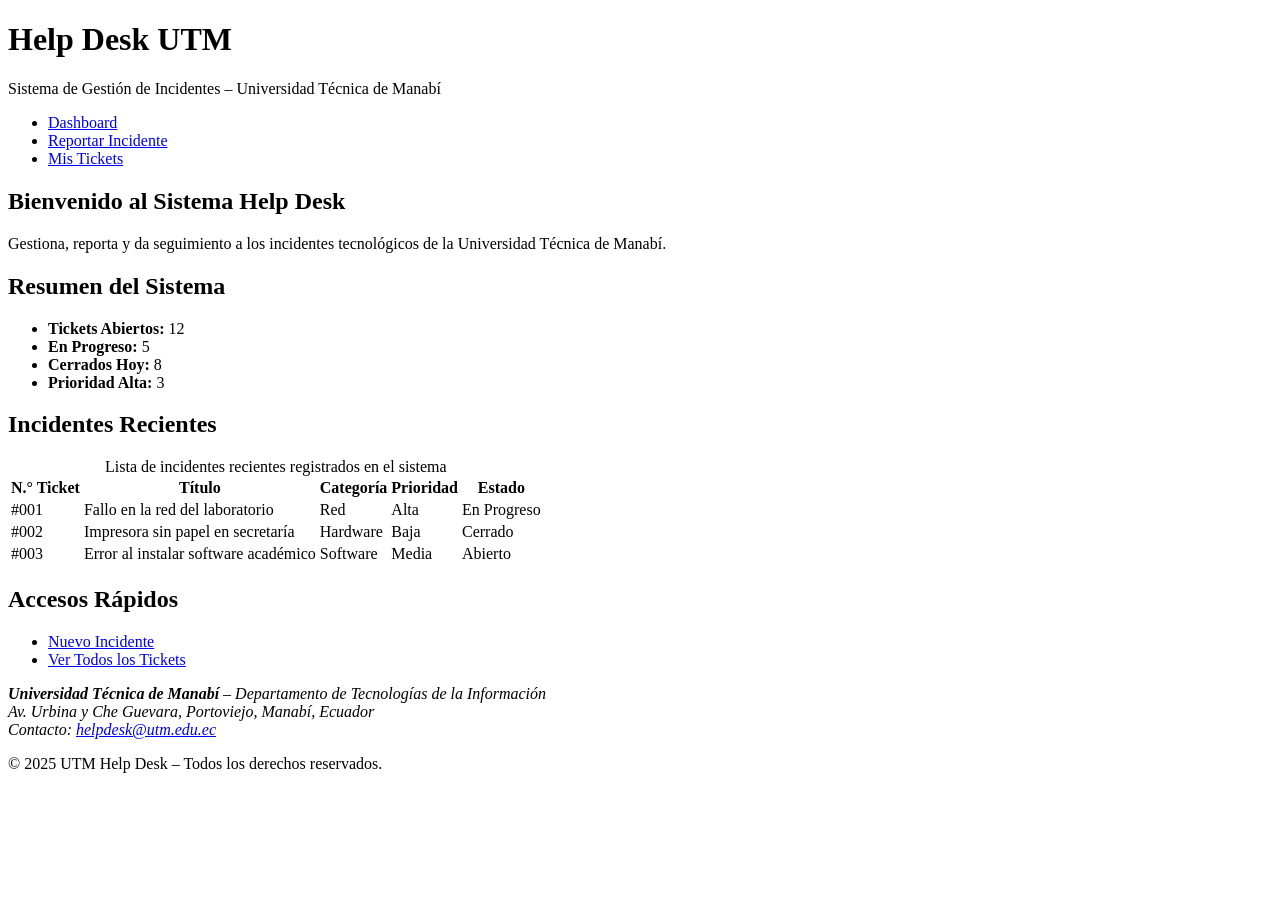
==== helpdesk/index.html @ dc97bebc "Subiendo maquetacion de sistema html" ====
<!DOCTYPE html>
<html lang="es">

<head>
    <meta charset="UTF-8" />
    <meta name="viewport" content="width=device-width, initial-scale=1.0" />
    <title>Help Desk UTM – Dashboard</title>
</head>

<body>

    <header>
        <h1>Help Desk UTM</h1>
        <p>Sistema de Gestión de Incidentes – Universidad Técnica de Manabí</p>
    </header>

    <nav aria-label="Menú principal">
        <ul>
            <li><a href="index.html" aria-current="page">Dashboard</a></li>
            <li><a href="reportes.html">Reportar Incidente</a></li>
            <li><a href="tickets.html">Mis Tickets</a></li>
        </ul>
    </nav>

    <main>

        <section>
            <h2>Bienvenido al Sistema Help Desk</h2>
            <p>Gestiona, reporta y da seguimiento a los incidentes tecnológicos de la Universidad Técnica de Manabí.</p>
        </section>

        <section>
            <h2>Resumen del Sistema</h2>
            <ul>
                <li><strong>Tickets Abiertos:</strong> 12</li>
                <li><strong>En Progreso:</strong> 5</li>
                <li><strong>Cerrados Hoy:</strong> 8</li>
                <li><strong>Prioridad Alta:</strong> 3</li>
            </ul>
        </section>

        <section>
            <h2>Incidentes Recientes</h2>
            <table>
                <caption>Lista de incidentes recientes registrados en el sistema</caption>
                <thead>
                    <tr>
                        <th scope="col">N.° Ticket</th>
                        <th scope="col">Título</th>
                        <th scope="col">Categoría</th>
                        <th scope="col">Prioridad</th>
                        <th scope="col">Estado</th>
                    </tr>
                </thead>
                <tbody>
                    <tr>
                        <td>#001</td>
                        <td>Fallo en la red del laboratorio</td>
                        <td>Red</td>
                        <td>Alta</td>
                        <td>En Progreso</td>
                    </tr>
                    <tr>
                        <td>#002</td>
                        <td>Impresora sin papel en secretaría</td>
                        <td>Hardware</td>
                        <td>Baja</td>
                        <td>Cerrado</td>
                    </tr>
                    <tr>
                        <td>#003</td>
                        <td>Error al instalar software académico</td>
                        <td>Software</td>
                        <td>Media</td>
                        <td>Abierto</td>
                    </tr>
                </tbody>
            </table>
        </section>

        <section>
            <h2>Accesos Rápidos</h2>
            <ul>
                <li><a href="reportes.html">Nuevo Incidente</a></li>
                <li><a href="tickets.html">Ver Todos los Tickets</a></li>
            </ul>
        </section>

    </main>

    <footer>
        <address>
            <strong>Universidad Técnica de Manabí</strong> – Departamento de Tecnologías de la Información<br />
            Av. Urbina y Che Guevara, Portoviejo, Manabí, Ecuador<br />
            Contacto: <a href="mailto:helpdesk@utm.edu.ec">helpdesk@utm.edu.ec</a>
        </address>
        <p>&copy; 2025 UTM Help Desk – Todos los derechos reservados.</p>
    </footer>

</body>

</html>
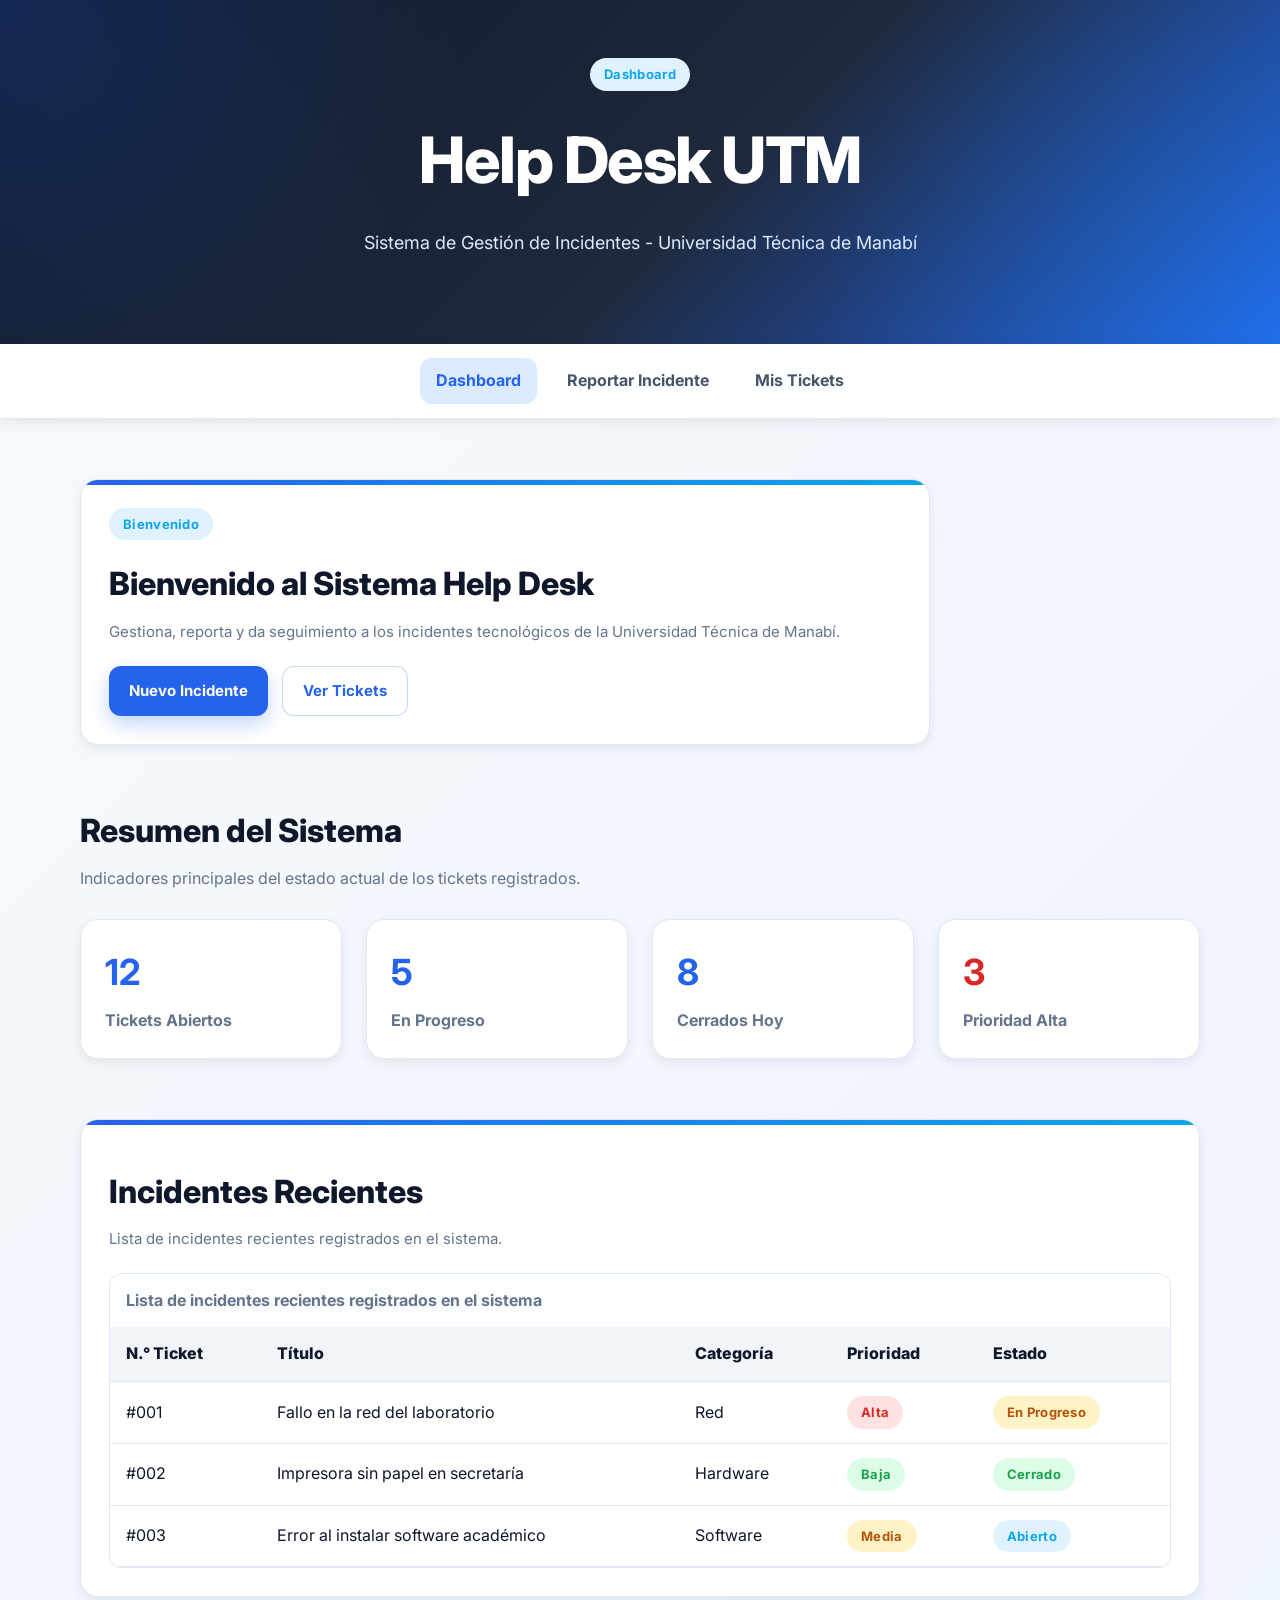
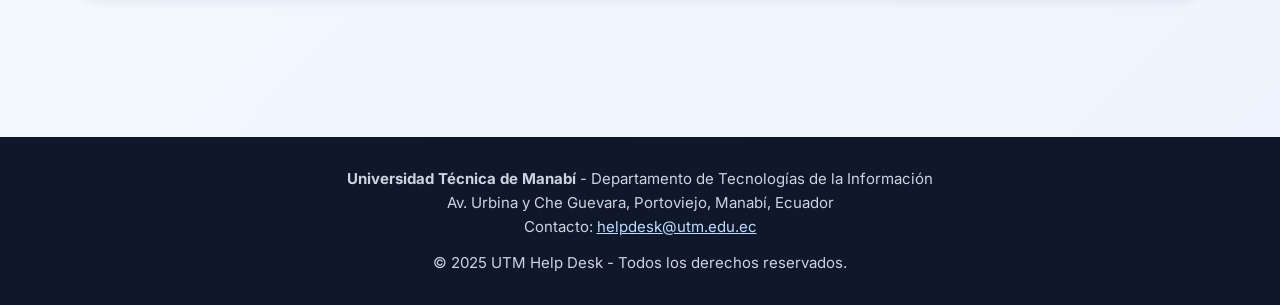
==== commit aeea34fb: "subiendo actividad6" ====
--- a/helpdesk/index.html
+++ b/helpdesk/index.html
@@ -1,102 +1,120 @@
 <!DOCTYPE html>
 <html lang="es">
+<head>
+    <meta charset="UTF-8">
+    <meta name="viewport" content="width=device-width, initial-scale=1.0">
+    <title>Help Desk UTM - Dashboard</title>
+    <link rel="stylesheet" href="./assets/img/style.css">
+</head>
+<body>
+    <div class="app-layout">
+        <header class="hero hero-small">
+            <div class="hero-content">
+                <span class="badge badge-info">Dashboard</span>
+                <h1>Help Desk UTM</h1>
+                <p>Sistema de Gestión de Incidentes - Universidad Técnica de Manabí</p>
+            </div>
+        </header>
 
-<head>
-    <meta charset="UTF-8" />
-    <meta name="viewport" content="width=device-width, initial-scale=1.0" />
-    <title>Help Desk UTM – Dashboard</title>
-</head>
+        <nav class="navbar" aria-label="Menú principal">
+            <ul class="nav-list">
+                <li><a href="index.html" aria-current="page">Dashboard</a></li>
+                <li><a href="reportes.html">Reportar Incidente</a></li>
+                <li><a href="tickets.html">Mis Tickets</a></li>
+            </ul>
+        </nav>
 
-<body>
+        <main class="container">
+            <section class="section">
+                <div class="card welcome-card">
+                    <span class="badge badge-info">Bienvenido</span>
+                    <h2 class="card-title">Bienvenido al Sistema Help Desk</h2>
+                    <p class="card-text">Gestiona, reporta y da seguimiento a los incidentes tecnológicos de la Universidad Técnica de Manabí.</p>
+                    <div class="hero-actions align-left">
+                        <a class="btn btn-primary" href="reportes.html">Nuevo Incidente</a>
+                        <a class="btn btn-secondary" href="tickets.html">Ver Tickets</a>
+                    </div>
+                </div>
+            </section>
 
-    <header>
-        <h1>Help Desk UTM</h1>
-        <p>Sistema de Gestión de Incidentes – Universidad Técnica de Manabí</p>
-    </header>
+            <section class="section">
+                <h2>Resumen del Sistema</h2>
+                <p class="section-text">Indicadores principales del estado actual de los tickets registrados.</p>
 
-    <nav aria-label="Menú principal">
-        <ul>
-            <li><a href="index.html" aria-current="page">Dashboard</a></li>
-            <li><a href="reportes.html">Reportar Incidente</a></li>
-            <li><a href="tickets.html">Mis Tickets</a></li>
-        </ul>
-    </nav>
+                <div class="dashboard-grid">
+                    <article class="summary-card">
+                        <strong>12</strong>
+                        <span>Tickets Abiertos</span>
+                    </article>
+                    <article class="summary-card">
+                        <strong>5</strong>
+                        <span>En Progreso</span>
+                    </article>
+                    <article class="summary-card">
+                        <strong>8</strong>
+                        <span>Cerrados Hoy</span>
+                    </article>
+                    <article class="summary-card danger-summary">
+                        <strong>3</strong>
+                        <span>Prioridad Alta</span>
+                    </article>
+                </div>
+            </section>
 
-    <main>
+            <section class="section">
+                <article class="card">
+                    <h2 class="card-title">Incidentes Recientes</h2>
+                    <p class="card-text">Lista de incidentes recientes registrados en el sistema.</p>
 
-        <section>
-            <h2>Bienvenido al Sistema Help Desk</h2>
-            <p>Gestiona, reporta y da seguimiento a los incidentes tecnológicos de la Universidad Técnica de Manabí.</p>
-        </section>
+                    <div class="table-wrapper">
+                        <table class="table">
+                            <caption>Lista de incidentes recientes registrados en el sistema</caption>
+                            <thead>
+                                <tr>
+                                    <th scope="col">N.° Ticket</th>
+                                    <th scope="col">Título</th>
+                                    <th scope="col">Categoría</th>
+                                    <th scope="col">Prioridad</th>
+                                    <th scope="col">Estado</th>
+                                </tr>
+                            </thead>
+                            <tbody>
+                                <tr>
+                                    <td>#001</td>
+                                    <td>Fallo en la red del laboratorio</td>
+                                    <td>Red</td>
+                                    <td><span class="badge badge-high">Alta</span></td>
+                                    <td><span class="badge badge-medium">En Progreso</span></td>
+                                </tr>
+                                <tr>
+                                    <td>#002</td>
+                                    <td>Impresora sin papel en secretaría</td>
+                                    <td>Hardware</td>
+                                    <td><span class="badge badge-low">Baja</span></td>
+                                    <td><span class="badge badge-low">Cerrado</span></td>
+                                </tr>
+                                <tr>
+                                    <td>#003</td>
+                                    <td>Error al instalar software académico</td>
+                                    <td>Software</td>
+                                    <td><span class="badge badge-medium">Media</span></td>
+                                    <td><span class="badge badge-info">Abierto</span></td>
+                                </tr>
+                            </tbody>
+                        </table>
+                    </div>
+                </article>
+            </section>
+        </main>
 
-        <section>
-            <h2>Resumen del Sistema</h2>
-            <ul>
-                <li><strong>Tickets Abiertos:</strong> 12</li>
-                <li><strong>En Progreso:</strong> 5</li>
-                <li><strong>Cerrados Hoy:</strong> 8</li>
-                <li><strong>Prioridad Alta:</strong> 3</li>
-            </ul>
-        </section>
-
-        <section>
-            <h2>Incidentes Recientes</h2>
-            <table>
-                <caption>Lista de incidentes recientes registrados en el sistema</caption>
-                <thead>
-                    <tr>
-                        <th scope="col">N.° Ticket</th>
-                        <th scope="col">Título</th>
-                        <th scope="col">Categoría</th>
-                        <th scope="col">Prioridad</th>
-                        <th scope="col">Estado</th>
-                    </tr>
-                </thead>
-                <tbody>
-                    <tr>
-                        <td>#001</td>
-                        <td>Fallo en la red del laboratorio</td>
-                        <td>Red</td>
-                        <td>Alta</td>
-                        <td>En Progreso</td>
-                    </tr>
-                    <tr>
-                        <td>#002</td>
-                        <td>Impresora sin papel en secretaría</td>
-                        <td>Hardware</td>
-                        <td>Baja</td>
-                        <td>Cerrado</td>
-                    </tr>
-                    <tr>
-                        <td>#003</td>
-                        <td>Error al instalar software académico</td>
-                        <td>Software</td>
-                        <td>Media</td>
-                        <td>Abierto</td>
-                    </tr>
-                </tbody>
-            </table>
-        </section>
-
-        <section>
-            <h2>Accesos Rápidos</h2>
-            <ul>
-                <li><a href="reportes.html">Nuevo Incidente</a></li>
-                <li><a href="tickets.html">Ver Todos los Tickets</a></li>
-            </ul>
-        </section>
-
-    </main>
-
-    <footer>
-        <address>
-            <strong>Universidad Técnica de Manabí</strong> – Departamento de Tecnologías de la Información<br />
-            Av. Urbina y Che Guevara, Portoviejo, Manabí, Ecuador<br />
-            Contacto: <a href="mailto:helpdesk@utm.edu.ec">helpdesk@utm.edu.ec</a>
-        </address>
-        <p>&copy; 2025 UTM Help Desk – Todos los derechos reservados.</p>
-    </footer>
-
+        <footer class="footer">
+            <address>
+                <strong>Universidad Técnica de Manabí</strong> - Departamento de Tecnologías de la Información<br>
+                Av. Urbina y Che Guevara, Portoviejo, Manabí, Ecuador<br>
+                Contacto: <a href="mailto:helpdesk@utm.edu.ec">helpdesk@utm.edu.ec</a>
+            </address>
+            <p>&copy; 2025 UTM Help Desk - Todos los derechos reservados.</p>
+        </footer>
+    </div>
 </body>
-
 </html>
--- a/helpdesk/assets/img/style.css
+++ b/helpdesk/assets/img/style.css
@@ -0,0 +1,606 @@
+@import url('https://fonts.googleapis.com/css2?family=Inter:wght@400;500;600;700;800&display=swap');
+
+:root {
+    --primary: #2563eb;
+    --primary-dark: #1e40af;
+    --primary-light: #dbeafe;
+    --secondary: #475569;
+    --secondary-dark: #334155;
+    --secondary-light: #f1f5f9;
+    --success: #16a34a;
+    --success-light: #dcfce7;
+    --danger: #dc2626;
+    --danger-light: #fee2e2;
+    --warning: #f59e0b;
+    --warning-light: #fef3c7;
+    --info: #0ea5e9;
+    --info-light: #e0f2fe;
+    --background: #f8fafc;
+    --surface: #ffffff;
+    --surface-soft: #f1f5f9;
+    --text: #0f172a;
+    --muted: #64748b;
+    --border: #e2e8f0;
+    --radius-sm: 8px;
+    --radius-md: 12px;
+    --radius-lg: 18px;
+    --radius-xl: 24px;
+    --shadow-sm: 0 4px 12px rgba(15, 23, 42, 0.08);
+    --shadow-md: 0 12px 28px rgba(15, 23, 42, 0.12);
+    --shadow-lg: 0 20px 45px rgba(15, 23, 42, 0.16);
+    --font-main: 'Inter', Arial, sans-serif;
+    --transition: all 0.3s ease;
+}
+
+* {
+    margin: 0;
+    padding: 0;
+    box-sizing: border-box;
+}
+
+html {
+    scroll-behavior: smooth;
+}
+
+body {
+    font-family: var(--font-main);
+    background: linear-gradient(135deg, #f8fafc 0%, #eef4ff 100%);
+    color: var(--text);
+    line-height: 1.6;
+    min-height: 100vh;
+}
+
+.app-layout {
+    min-height: 100vh;
+    display: grid;
+    grid-template-rows: auto auto 1fr auto;
+}
+
+.container {
+    width: min(1120px, 92%);
+    margin: 0 auto;
+}
+
+.section {
+    margin: 60px 0;
+}
+
+.section h2 {
+    font-size: 32px;
+    font-weight: 800;
+    color: var(--text);
+    margin-bottom: 10px;
+}
+
+.section-text {
+    color: var(--muted);
+    max-width: 720px;
+    margin-bottom: 28px;
+    font-size: 16px;
+}
+
+.hero {
+    min-height: 420px;
+    display: flex;
+    align-items: center;
+    justify-content: center;
+    padding: 70px 20px;
+    background: radial-gradient(circle at top left, rgba(37, 99, 235, 0.22), transparent 35%), radial-gradient(circle at bottom right, rgba(14, 165, 233, 0.18), transparent 35%), linear-gradient(135deg, #0f172a 0%, #1e293b 55%, #2563eb 100%);
+    color: #ffffff;
+    text-align: center;
+}
+
+.hero-small {
+    min-height: 300px;
+    padding: 58px 20px;
+}
+
+.hero-content {
+    max-width: 820px;
+}
+
+.hero h1 {
+    font-size: clamp(38px, 6vw, 64px);
+    font-weight: 800;
+    letter-spacing: -1.5px;
+    margin: 18px 0;
+}
+
+.hero p {
+    font-size: 18px;
+    color: #dbeafe;
+    max-width: 680px;
+    margin: 0 auto 28px;
+}
+
+.hero-actions {
+    display: flex;
+    justify-content: center;
+    gap: 14px;
+    flex-wrap: wrap;
+}
+
+.align-left {
+    justify-content: flex-start;
+}
+
+.navbar {
+    background: rgba(255, 255, 255, 0.9);
+    backdrop-filter: blur(12px);
+    border-bottom: 1px solid var(--border);
+    box-shadow: var(--shadow-sm);
+    padding: 14px 0;
+    position: sticky;
+    top: 0;
+    z-index: 10;
+}
+
+.nav-list {
+    width: min(1120px, 92%);
+    margin: 0 auto;
+    list-style: none;
+    display: flex;
+    justify-content: center;
+    gap: 14px;
+    flex-wrap: wrap;
+}
+
+.nav-list a {
+    display: inline-flex;
+    padding: 10px 16px;
+    border-radius: var(--radius-md);
+    text-decoration: none;
+    color: var(--secondary);
+    font-weight: 700;
+    transition: var(--transition);
+}
+
+.nav-list a:hover,
+.nav-list a[aria-current="page"] {
+    background: var(--primary-light);
+    color: var(--primary);
+}
+
+.btn {
+    display: inline-flex;
+    align-items: center;
+    justify-content: center;
+    gap: 8px;
+    border: none;
+    padding: 12px 20px;
+    border-radius: var(--radius-md);
+    font-family: var(--font-main);
+    font-size: 15px;
+    font-weight: 700;
+    cursor: pointer;
+    transition: var(--transition);
+    text-decoration: none;
+}
+
+.btn-primary {
+    background: var(--primary);
+    color: #ffffff;
+    box-shadow: 0 8px 20px rgba(37, 99, 235, 0.28);
+}
+
+.btn-primary:hover {
+    background: var(--primary-dark);
+    transform: translateY(-2px);
+}
+
+.btn-secondary {
+    background: #ffffff;
+    color: var(--primary);
+    border: 1px solid rgba(37, 99, 235, 0.25);
+}
+
+.btn-secondary:hover {
+    background: var(--primary-light);
+    transform: translateY(-2px);
+}
+
+.btn-danger {
+    background: var(--danger);
+    color: #ffffff;
+    box-shadow: 0 8px 20px rgba(220, 38, 38, 0.25);
+}
+
+.btn-danger:hover {
+    background: #b91c1c;
+    transform: translateY(-2px);
+}
+
+.btn:focus,
+a:focus,
+.form-control:focus {
+    outline: 4px solid rgba(37, 99, 235, 0.25);
+    outline-offset: 3px;
+}
+
+.card {
+    background: var(--surface);
+    border: 1px solid var(--border);
+    border-radius: var(--radius-lg);
+    padding: 28px;
+    box-shadow: var(--shadow-sm);
+    transition: var(--transition);
+    position: relative;
+    overflow: hidden;
+}
+
+.card::before {
+    content: "";
+    position: absolute;
+    top: 0;
+    left: 0;
+    width: 100%;
+    height: 5px;
+    background: linear-gradient(90deg, var(--primary), var(--info));
+}
+
+.card:hover {
+    transform: translateY(-6px);
+    box-shadow: var(--shadow-lg);
+}
+
+.welcome-card {
+    max-width: 850px;
+}
+
+.card-title {
+    margin-top: 18px;
+    margin-bottom: 12px;
+    font-size: 24px;
+    font-weight: 800;
+    color: var(--text);
+}
+
+.card-text {
+    color: var(--muted);
+    font-size: 15px;
+    margin-bottom: 22px;
+}
+
+.dashboard-grid {
+    display: grid;
+    grid-template-columns: repeat(4, 1fr);
+    gap: 24px;
+}
+
+.summary-card {
+    background: var(--surface);
+    border: 1px solid var(--border);
+    border-radius: var(--radius-lg);
+    padding: 24px;
+    box-shadow: var(--shadow-sm);
+    transition: var(--transition);
+}
+
+.summary-card:hover {
+    transform: translateY(-6px);
+    box-shadow: var(--shadow-md);
+}
+
+.summary-card strong {
+    display: block;
+    font-size: 36px;
+    color: var(--primary);
+    margin-bottom: 6px;
+}
+
+.summary-card span {
+    color: var(--muted);
+    font-weight: 700;
+}
+
+.danger-summary strong {
+    color: var(--danger);
+}
+
+.form-card-large {
+    max-width: 960px;
+    margin: 0 auto;
+}
+
+.form-layout {
+    display: grid;
+    grid-template-columns: 1fr 1fr;
+    gap: 24px;
+}
+
+.form-group {
+    margin-bottom: 20px;
+}
+
+.form-label {
+    display: block;
+    margin-bottom: 8px;
+    color: var(--text);
+    font-weight: 700;
+    font-size: 14px;
+}
+
+.form-control {
+    width: 100%;
+    padding: 13px 15px;
+    border: 1px solid var(--border);
+    border-radius: var(--radius-md);
+    background: #ffffff;
+    color: var(--text);
+    font-family: var(--font-main);
+    font-size: 15px;
+    transition: var(--transition);
+}
+
+.form-control::placeholder {
+    color: #94a3b8;
+}
+
+.form-control:hover {
+    border-color: #bfdbfe;
+}
+
+.form-control:focus {
+    border-color: var(--primary);
+    box-shadow: 0 0 0 4px rgba(37, 99, 235, 0.14);
+    outline: none;
+}
+
+select.form-control {
+    cursor: pointer;
+}
+
+.fieldset-card {
+    border: 1px solid var(--border);
+    border-radius: var(--radius-lg);
+    padding: 22px;
+    margin-bottom: 24px;
+    background: #fbfdff;
+}
+
+.fieldset-card legend {
+    padding: 0 10px;
+    color: var(--primary);
+    font-weight: 800;
+}
+
+.radio-group {
+    display: flex;
+    gap: 16px;
+    flex-wrap: wrap;
+}
+
+.radio-group label {
+    display: inline-flex;
+    align-items: center;
+    gap: 8px;
+    background: var(--surface-soft);
+    border: 1px solid var(--border);
+    border-radius: var(--radius-md);
+    padding: 10px 14px;
+    font-weight: 700;
+    color: var(--secondary-dark);
+}
+
+.form-actions {
+    display: flex;
+    gap: 14px;
+    flex-wrap: wrap;
+    margin-top: 20px;
+}
+
+.table-wrapper {
+    width: 100%;
+    overflow-x: auto;
+    border-radius: var(--radius-md);
+    border: 1px solid var(--border);
+}
+
+.table {
+    width: 100%;
+    border-collapse: collapse;
+    background: var(--surface);
+    min-width: 720px;
+}
+
+.table caption {
+    text-align: left;
+    font-weight: 700;
+    padding: 14px 16px;
+    color: var(--muted);
+    background: #fbfdff;
+}
+
+.table th,
+.table td {
+    padding: 14px 16px;
+    border-bottom: 1px solid var(--border);
+    text-align: left;
+    vertical-align: middle;
+}
+
+.table th {
+    background: var(--surface-soft);
+    color: var(--text);
+    font-weight: 800;
+}
+
+.table tbody tr:hover {
+    background: var(--secondary-light);
+}
+
+.badge {
+    display: inline-flex;
+    align-items: center;
+    justify-content: center;
+    padding: 6px 14px;
+    border-radius: 999px;
+    font-size: 13px;
+    font-weight: 700;
+    letter-spacing: .3px;
+    white-space: nowrap;
+}
+
+.badge-high {
+    background: var(--danger-light);
+    color: var(--danger);
+}
+
+.badge-medium {
+    background: var(--warning-light);
+    color: #b45309;
+}
+
+.badge-low {
+    background: var(--success-light);
+    color: var(--success);
+}
+
+.badge-info {
+    background: var(--info-light);
+    color: var(--info);
+}
+
+.section-header {
+    display: flex;
+    align-items: center;
+    justify-content: space-between;
+    gap: 20px;
+    margin-bottom: 24px;
+}
+
+.legend-grid {
+    display: grid;
+    grid-template-columns: repeat(2, 1fr);
+    gap: 14px;
+}
+
+.legend-grid p {
+    background: var(--surface-soft);
+    border: 1px solid var(--border);
+    border-radius: var(--radius-md);
+    padding: 14px;
+    color: var(--secondary-dark);
+}
+
+.footer {
+    margin-top: 80px;
+    padding: 30px 20px;
+    text-align: center;
+    background: #0f172a;
+    color: #cbd5e1;
+    font-size: 15px;
+}
+
+.footer a {
+    color: #bfdbfe;
+}
+
+.footer address {
+    font-style: normal;
+    margin-bottom: 12px;
+}
+
+::selection {
+    background: var(--primary);
+    color: #ffffff;
+}
+
+button:active,
+.btn:active {
+    transform: scale(.97);
+}
+
+.mt-3 {
+    margin-top: 30px;
+}
+
+@media (max-width: 992px) {
+    .section {
+        margin: 50px 0;
+    }
+
+    .dashboard-grid {
+        grid-template-columns: repeat(2, 1fr);
+    }
+
+    .form-layout,
+    .legend-grid {
+        grid-template-columns: 1fr;
+    }
+}
+
+@media (max-width: 768px) {
+    .container,
+    .nav-list {
+        width: 94%;
+    }
+
+    .hero-small {
+        min-height: auto;
+        padding: 48px 18px;
+    }
+
+    .hero h1 {
+        font-size: 38px;
+    }
+
+    .hero p {
+        font-size: 16px;
+    }
+
+    .nav-list {
+        flex-direction: column;
+        align-items: stretch;
+    }
+
+    .nav-list a {
+        justify-content: center;
+    }
+
+    .dashboard-grid {
+        grid-template-columns: 1fr;
+    }
+
+    .section-header {
+        flex-direction: column;
+        align-items: stretch;
+    }
+
+    .btn {
+        width: 100%;
+    }
+
+    .card {
+        padding: 24px;
+    }
+
+    .radio-group {
+        flex-direction: column;
+    }
+}
+
+@media (max-width: 480px) {
+    .hero h1 {
+        font-size: 32px;
+    }
+
+    .section h2 {
+        font-size: 24px;
+    }
+
+    .card-title {
+        font-size: 20px;
+    }
+
+    .footer {
+        font-size: 14px;
+    }
+}
+
+@media (prefers-reduced-motion: reduce) {
+    * {
+        transition: none;
+        scroll-behavior: auto;
+    }
+}
